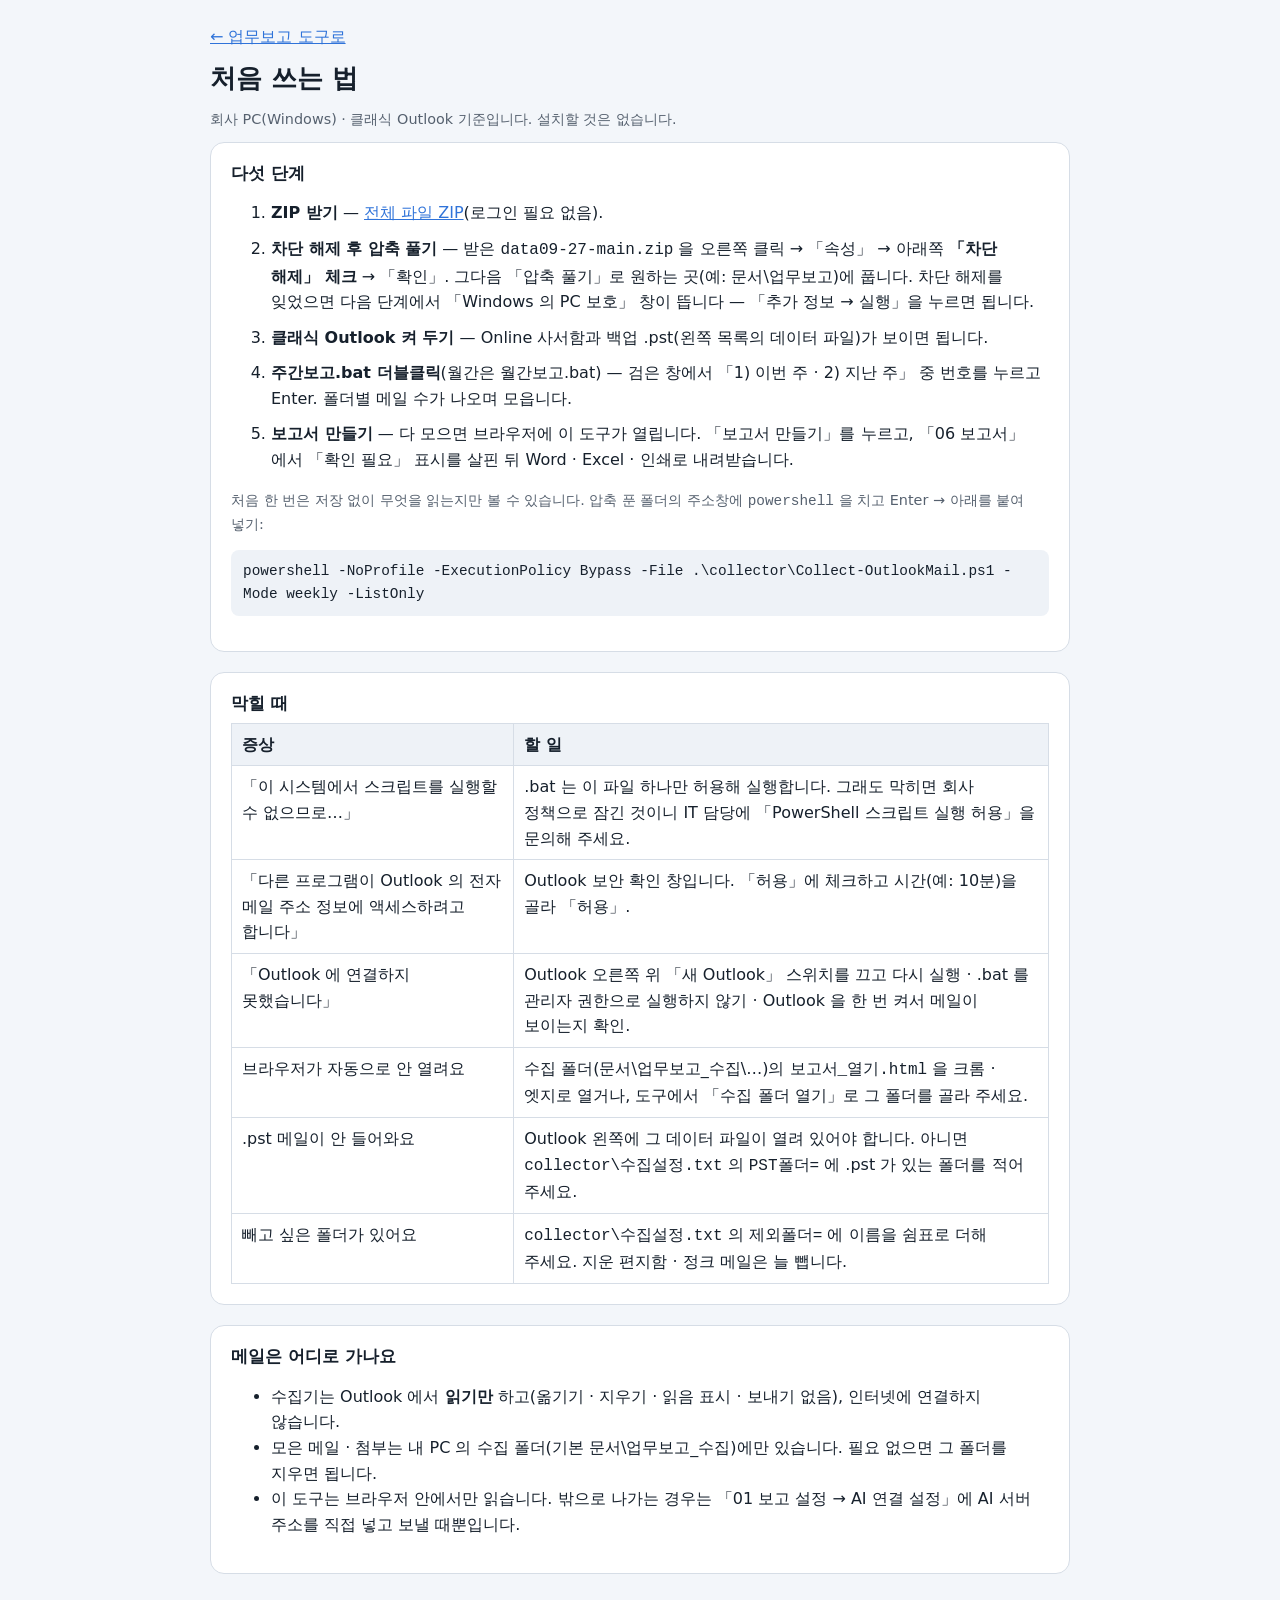
==== guide.html @ 0776543c "1단계 개발 — 업무보고 자동생성 Agent(data09-10 과제 B 에서 분리한 자동화판) - 주간보고.bat · 월간보고.bat → 내 PC 수집기(PowerShell · 클" ====
<!doctype html>
<html lang="ko">
<head>
  <meta charset="utf-8">
  <meta name="viewport" content="width=device-width, initial-scale=1">
  <title>처음 쓰는 법 — 업무보고 Agent</title>
  <meta name="robots" content="noindex">
  <link rel="stylesheet" href="css/style.css">
  <style>
    .guide { max-width: calc(860px + 2 * var(--container-pad)); margin: 0 auto; padding: 24px var(--container-pad) 48px; }
    .guide ol > li { margin: 10px 0; }
    .guide pre { white-space: pre-wrap; overflow-wrap: anywhere; background: #eef2f7; padding: 10px 12px; border-radius: 8px; font-size: .9rem; }
    .guide table { border-collapse: collapse; width: 100%; }
    .guide th, .guide td { border: 1px solid var(--line); padding: 8px 10px; text-align: left; vertical-align: top; }
    .guide th { background: #eef2f7; }
  </style>
</head>
<body>
  <main class="guide">
    <p><a href="index.html#/make">← 업무보고 도구로</a></p>
    <h1>처음 쓰는 법</h1>
    <p class="note">회사 PC(Windows) · 클래식 Outlook 기준입니다. 설치할 것은 없습니다.</p>

    <section class="card">
      <h2>다섯 단계</h2>
      <ol>
        <li><strong>ZIP 받기</strong> — <a href="https://github.com/aebonlee/data09-27/archive/refs/heads/main.zip">전체 파일 ZIP</a>(로그인 필요 없음).</li>
        <li><strong>차단 해제 후 압축 풀기</strong> — 받은 <code>data09-27-main.zip</code> 을 오른쪽 클릭 → 「속성」 → 아래쪽 <strong>「차단 해제」 체크</strong> → 「확인」. 그다음 「압축 풀기」로 원하는 곳(예: 문서\업무보고)에 풉니다.
          차단 해제를 잊었으면 다음 단계에서 「Windows 의 PC 보호」 창이 뜹니다 — 「추가 정보 → 실행」을 누르면 됩니다.</li>
        <li><strong>클래식 Outlook 켜 두기</strong> — Online 사서함과 백업 .pst(왼쪽 목록의 데이터 파일)가 보이면 됩니다.</li>
        <li><strong>주간보고.bat 더블클릭</strong>(월간은 월간보고.bat) — 검은 창에서 「1) 이번 주 · 2) 지난 주」 중 번호를 누르고 Enter. 폴더별 메일 수가 나오며 모읍니다.</li>
        <li><strong>보고서 만들기</strong> — 다 모으면 브라우저에 이 도구가 열립니다. 「보고서 만들기」를 누르고, 「06 보고서」에서 「확인 필요」 표시를 살핀 뒤 Word · Excel · 인쇄로 내려받습니다.</li>
      </ol>
      <p class="note">처음 한 번은 저장 없이 무엇을 읽는지만 볼 수 있습니다. 압축 푼 폴더의 주소창에 <code>powershell</code> 을 치고 Enter → 아래를 붙여 넣기:</p>
      <pre>powershell -NoProfile -ExecutionPolicy Bypass -File .\collector\Collect-OutlookMail.ps1 -Mode weekly -ListOnly</pre>
    </section>

    <section class="card">
      <h2>막힐 때</h2>
      <table>
        <tr><th>증상</th><th>할 일</th></tr>
        <tr><td>「이 시스템에서 스크립트를 실행할 수 없으므로…」</td><td>.bat 는 이 파일 하나만 허용해 실행합니다. 그래도 막히면 회사 정책으로 잠긴 것이니 IT 담당에 「PowerShell 스크립트 실행 허용」을 문의해 주세요.</td></tr>
        <tr><td>「다른 프로그램이 Outlook 의 전자 메일 주소 정보에 액세스하려고 합니다」</td><td>Outlook 보안 확인 창입니다. 「허용」에 체크하고 시간(예: 10분)을 골라 「허용」.</td></tr>
        <tr><td>「Outlook 에 연결하지 못했습니다」</td><td>Outlook 오른쪽 위 「새 Outlook」 스위치를 끄고 다시 실행 · .bat 를 관리자 권한으로 실행하지 않기 · Outlook 을 한 번 켜서 메일이 보이는지 확인.</td></tr>
        <tr><td>브라우저가 자동으로 안 열려요</td><td>수집 폴더(문서\업무보고_수집\…)의 <code>보고서_열기.html</code> 을 크롬 · 엣지로 열거나, 도구에서 「수집 폴더 열기」로 그 폴더를 골라 주세요.</td></tr>
        <tr><td>.pst 메일이 안 들어와요</td><td>Outlook 왼쪽에 그 데이터 파일이 열려 있어야 합니다. 아니면 <code>collector\수집설정.txt</code> 의 <code>PST폴더=</code> 에 .pst 가 있는 폴더를 적어 주세요.</td></tr>
        <tr><td>빼고 싶은 폴더가 있어요</td><td><code>collector\수집설정.txt</code> 의 <code>제외폴더=</code> 에 이름을 쉼표로 더해 주세요. 지운 편지함 · 정크 메일은 늘 뺍니다.</td></tr>
      </table>
    </section>

    <section class="card">
      <h2>메일은 어디로 가나요</h2>
      <ul>
        <li>수집기는 Outlook 에서 <strong>읽기만</strong> 하고(옮기기 · 지우기 · 읽음 표시 · 보내기 없음), 인터넷에 연결하지 않습니다.</li>
        <li>모은 메일 · 첨부는 내 PC 의 수집 폴더(기본 문서\업무보고_수집)에만 있습니다. 필요 없으면 그 폴더를 지우면 됩니다.</li>
        <li>이 도구는 브라우저 안에서만 읽습니다. 밖으로 나가는 경우는 「01 보고 설정 → AI 연결 설정」에 AI 서버 주소를 직접 넣고 보낼 때뿐입니다.</li>
      </ul>
    </section>
  </main>
</body>
</html>
---- css/style.css ----
/* Design Benchmarking Agent — 1단계 화면 스타일
   화면 구성은 제출자 웹 프로토타입(짙은 남색 사이드바 + 밝은 본문 + 파란 강조)을 따릅니다.
   360px 까지 반응형, 좁은 화면에서는 사이드바가 위쪽 메뉴로 바뀝니다. */
:root {
  --container-pad: 16px;
  --bg: #f3f6fa;
  --surface: #ffffff;
  --text: #16202c;
  --muted: #56616f;
  --line: #d6dde6;
  --primary: #2f73d9;
  --primary-dark: #215cb4;
  --primary-soft: #e8f0fc;
  --on-primary: #ffffff;
  --side: #0f2544;
  --side-2: #183a66;
  --on-side: #e7eef8;
  --on-side-muted: #9fb2cc;
  --danger: #b3261e;
  --warn-bg: #fff4d6;
  --ok: #1b6e3a;
  --fact: #1b6e3a;
  --obs: #8a4b00;
  --radius: 10px;
}
@media (min-width: 640px) { :root { --container-pad: 24px; } }
@media (min-width: 1024px) { :root { --container-pad: 32px; } }

*, *::before, *::after { box-sizing: border-box; }
html { -webkit-text-size-adjust: 100%; }
body {
  margin: 0;
  background: var(--bg);
  color: var(--text);
  font-family: "Pretendard", "Apple SD Gothic Neo", "Malgun Gothic", "Noto Sans KR", system-ui, sans-serif;
  font-size: 16px;
  line-height: 1.6;
  word-break: keep-all;
  overflow-wrap: break-word;
}
button, input, select, textarea { font: inherit; color: inherit; }
input[type="file"] { max-width: 100%; }
img { max-width: 100%; display: block; }
h1, h2, h3 { line-height: 1.3; margin: 0 0 .5em; }
h1 { font-size: 1.6rem; }
h2 { font-size: 1.2rem; }
h3 { font-size: 1.05rem; }
p { margin: 0 0 .75em; }
a { color: var(--primary); }
.sr { position: absolute; width: 1px; height: 1px; overflow: hidden; clip: rect(0 0 0 0); white-space: nowrap; }
.skip { position: absolute; left: -999px; }
.skip:focus { left: 8px; top: 8px; background: #fff; padding: 8px; z-index: 50; }
[hidden] { display: none !important; }

/* ── 뼈대: 사이드바 + 본문 ─────────────────── */
.shell { display: grid; grid-template-columns: 250px minmax(0, 1fr); min-height: 100vh; }
.side { background: var(--side); color: var(--on-side); padding: 20px 12px; position: sticky; top: 0; height: 100vh; overflow-y: auto; }
.brand { display: flex; align-items: center; gap: 10px; text-decoration: none; color: var(--on-side); padding: 0 8px 18px; }
.brand-mark { font-weight: 800; font-size: 1.4rem; letter-spacing: .02em; }
.brand-text { display: flex; flex-direction: column; min-width: 0; }
.brand-name { font-weight: 800; font-size: 1.05rem; }
.brand-sub { font-size: .78rem; color: var(--on-side-muted); }
.nav { display: flex; flex-direction: column; gap: 4px; }
.nav a {
  display: grid; grid-template-columns: 28px minmax(0, 1fr); gap: 2px 8px; align-items: baseline;
  padding: 10px 12px; border-radius: var(--radius); color: var(--on-side); text-decoration: none;
}
.nav a .no { font-size: .78rem; color: var(--on-side-muted); }
.nav a .t { font-weight: 700; font-size: .95rem; }
.nav a .s { grid-column: 2; font-size: .78rem; color: var(--on-side-muted); }
.nav a:hover { background: rgba(255, 255, 255, .06); }
.nav a[aria-current="page"] { background: var(--side-2); }
.nav a[aria-current="page"] .no { color: #7fb0ff; }

.body { min-width: 0; display: flex; flex-direction: column; }
.topbar {
  display: flex; flex-wrap: wrap; align-items: center; gap: 8px 16px;
  padding: 12px var(--container-pad); background: var(--surface); border-bottom: 1px solid var(--line);
  position: sticky; top: 0; z-index: 10;
}
.scope-chip {
  display: inline-flex; flex-wrap: wrap; gap: 2px 8px; align-items: center; min-width: 0; max-width: 100%;
  padding: 6px 14px; border-radius: 16px; background: var(--primary-soft); border: 1px solid #c3d6f3;
  color: #17427e; font-weight: 700; font-size: .9rem; text-decoration: none;
}
.scope-chip .dim { font-weight: 500; color: var(--muted); }
.topbar-note { margin-left: auto; font-size: .85rem; color: var(--muted); }
.sample-banner { background: var(--warn-bg); border-bottom: 1px solid #e8cf85; color: #5a4400; font-size: .92rem; padding: 8px var(--container-pad); }
.main { padding: 24px var(--container-pad) 48px; width: 100%; max-width: calc(1280px + 2 * var(--container-pad)); }
.main:focus { outline: none; }
.site-footer { margin-top: auto; border-top: 1px solid var(--line); background: var(--surface); color: var(--muted); font-size: .85rem; padding: 14px var(--container-pad); }

@media (max-width: 1023px) {
  .shell { grid-template-columns: minmax(0, 1fr); }
  .side { position: static; height: auto; padding: 12px var(--container-pad); }
  .brand { padding: 0 0 10px; }
  .nav { flex-direction: row; flex-wrap: wrap; gap: 4px; }
  .nav a { display: inline-flex; gap: 6px; padding: 6px 10px; }
  .nav a .s { display: none; }
  .topbar { position: static; }
}

/* ── 공통 부품 ─────────────────────────── */
.stage { font-size: .8rem; font-weight: 800; color: var(--primary); letter-spacing: .04em; margin-bottom: 4px; }
.page-head { display: flex; flex-wrap: wrap; align-items: flex-end; gap: 8px 16px; margin-bottom: 18px; }
.page-head .titles { margin-right: auto; min-width: 0; }
.page-head h1 { margin: 0; }
.page-head .lead { color: var(--muted); margin: 4px 0 0; }
.card { background: var(--surface); border: 1px solid var(--line); border-radius: 14px; padding: 20px; margin-bottom: 20px; min-width: 0; }
.card > h2 { font-size: 1.05rem; }
.note { color: var(--muted); font-size: .9rem; }
.grid-2 { display: grid; grid-template-columns: repeat(2, minmax(0, 1fr)); gap: 20px; }
@media (max-width: 900px) { .grid-2 { grid-template-columns: minmax(0, 1fr); } }

.btn {
  display: inline-flex; align-items: center; justify-content: center; gap: 8px;
  min-height: 44px; padding: 8px 16px; border-radius: var(--radius);
  border: 1px solid var(--line); background: var(--surface); cursor: pointer; font-weight: 700; text-decoration: none; color: var(--text);
}
.btn:hover { border-color: var(--primary); }
.btn:disabled { opacity: .5; cursor: not-allowed; }
.btn-primary { background: var(--primary); color: var(--on-primary); border-color: var(--primary); }
.btn-primary:hover { background: var(--primary-dark); }
.btn-danger { color: var(--danger); border-color: var(--danger); }
.btn-sm { min-height: 36px; padding: 4px 12px; font-size: .9rem; }
.btn-big { min-height: 52px; font-size: 1.05rem; padding: 12px 28px; }
.btn-row { display: flex; flex-wrap: wrap; gap: 8px; }

/* 선택 칸(Scope Setup) */
.seg { display: flex; flex-wrap: wrap; gap: 8px; }
.opt-grid { display: grid; grid-template-columns: repeat(auto-fill, minmax(180px, 1fr)); gap: 10px; }
.opt {
  position: relative; display: flex; gap: 10px; align-items: flex-start; padding: 10px 12px; min-height: 52px;
  border: 1px solid var(--line); border-radius: var(--radius); background: var(--surface); cursor: pointer; min-width: 0;
}
.opt input { margin-top: 4px; flex: none; width: 18px; height: 18px; accent-color: var(--primary); }
.opt .t { font-weight: 700; display: block; }
.opt .s { font-size: .8rem; color: var(--muted); display: block; }
.opt:has(input:checked) { background: var(--primary-soft); border-color: #9dbdf0; }
.opt .avail { font-size: .78rem; color: var(--muted); }
.opt .avail.zero { color: var(--obs); }
.summary { display: grid; grid-template-columns: max-content minmax(0, 1fr); gap: 6px 16px; margin: 0; }
.summary dt { color: var(--muted); font-size: .9rem; }
.summary dd { margin: 0; font-weight: 700; min-width: 0; }
.scope-id { font-family: ui-monospace, Menlo, Consolas, monospace; font-size: 1.15rem; color: #17427e; }

/* 양식 */
.form-grid { display: grid; grid-template-columns: repeat(3, minmax(0, 1fr)); gap: 14px 18px; }
.form-grid .span-all { grid-column: 1 / -1; }
@media (max-width: 1100px) { .form-grid { grid-template-columns: repeat(2, minmax(0, 1fr)); } }
@media (max-width: 560px) { .form-grid { grid-template-columns: minmax(0, 1fr); } }
.field { display: flex; flex-direction: column; gap: 4px; min-width: 0; }
.field > span { font-weight: 700; font-size: .9rem; }
.field > span .req { color: var(--danger); margin-left: 4px; }
.field input, .field select, .field textarea {
  width: 100%; min-height: 44px; padding: 8px 10px; border: 1px solid var(--line); border-radius: var(--radius); background: var(--surface);
}
.field textarea { min-height: 80px; resize: vertical; }
.field .hint { font-size: .82rem; color: var(--muted); }
.field .err { color: var(--danger); font-size: .88rem; }
.field.invalid input, .field.invalid select, .field.invalid textarea { border-color: var(--danger); }
fieldset.block { border: 1px solid var(--line); border-radius: 14px; padding: 16px 18px 18px; margin: 0 0 18px; background: var(--surface); min-width: 0; }
fieldset.block legend { font-weight: 800; padding: 0 6px; }
.kind { display: inline-block; font-size: .75rem; font-weight: 800; padding: 1px 8px; border-radius: 999px; margin-left: 6px; vertical-align: middle; }
.kind.fact { background: #e3f3e8; color: var(--fact); }
.kind.obs { background: #fdf0dc; color: var(--obs); }
.kind.meta { background: #eef1f5; color: var(--muted); }
.submit-bar { display: flex; justify-content: flex-end; gap: 8px; flex-wrap: wrap; position: sticky; bottom: 0; background: var(--bg); padding: 12px 0; }

/* 이미지 목록(등록 화면) */
.media-list { display: grid; grid-template-columns: repeat(auto-fill, minmax(200px, 1fr)); gap: 12px; margin-top: 12px; }
.media-item { border: 1px solid var(--line); border-radius: var(--radius); padding: 8px; display: flex; flex-direction: column; gap: 6px; min-width: 0; background: #fafbfd; }
.media-item .thumb { aspect-ratio: 4 / 3; background: #e9eef4; border-radius: 6px; display: flex; align-items: center; justify-content: center; overflow: hidden; color: var(--muted); font-size: .85rem; text-align: center; padding: 6px; }
.media-item .thumb img { width: 100%; height: 100%; object-fit: contain; }
.media-item select, .media-item input { width: 100%; min-height: 38px; padding: 4px 8px; border: 1px solid var(--line); border-radius: 8px; background: #fff; }

/* 표 */
.table-wrap { overflow-x: auto; border: 1px solid var(--line); border-radius: var(--radius); background: var(--surface); }
table.list { width: 100%; border-collapse: collapse; font-size: .92rem; }
table.list th, table.list td { padding: 8px 10px; border-bottom: 1px solid var(--line); text-align: left; vertical-align: top; }
table.list th { background: #eef2f7; white-space: nowrap; }
table.list td.num, table.list th.num { text-align: right; white-space: nowrap; }
table.list td.zero { color: #a3adba; }
table.list tr.differs td { background: #fffaf0; }
table.list td.blk { color: var(--muted); font-size: .82rem; white-space: nowrap; }
.heat-1 { background: #eef4fd; } .heat-2 { background: #d9e7fb; } .heat-3 { background: #bcd4f7; }

/* 통계 타일 */
.tiles { display: grid; grid-template-columns: repeat(4, minmax(0, 1fr)); gap: 12px; margin-bottom: 20px; }
@media (max-width: 900px) { .tiles { grid-template-columns: repeat(2, minmax(0, 1fr)); } }
.tile { background: var(--surface); border: 1px solid var(--line); border-radius: 14px; padding: 14px 16px; min-width: 0; }
.tile .k { font-size: .85rem; color: var(--muted); }
.tile .v { font-size: 1.6rem; font-weight: 800; }

/* 갤러리 */
.filters { display: grid; grid-template-columns: repeat(auto-fit, minmax(150px, 1fr)); gap: 12px; align-items: end; }
.gallery { display: grid; grid-template-columns: repeat(auto-fill, minmax(230px, 1fr)); gap: 16px; }
.mcard { background: var(--surface); border: 1px solid var(--line); border-radius: 14px; overflow: hidden; display: flex; flex-direction: column; min-width: 0; }
.mcard.picked { border-color: var(--primary); box-shadow: 0 0 0 2px var(--primary-soft); }
.mcard .img { aspect-ratio: 4 / 3; background: #e9eef4; display: flex; align-items: center; justify-content: center; color: var(--muted); font-size: .9rem; }
.mcard .img img { width: 100%; height: 100%; object-fit: contain; }
.mcard .bd { padding: 12px 14px; display: flex; flex-direction: column; gap: 6px; flex: 1; }
.mcard .nm { font-weight: 800; }
.mcard .nm a { color: var(--text); text-decoration: none; }
.mcard .nm a:hover { color: var(--primary); }
.mcard .spec { font-size: .85rem; color: var(--muted); }
.mcard .ft { display: flex; flex-wrap: wrap; gap: 6px; padding: 0 14px 14px; }
.tags { display: flex; flex-wrap: wrap; gap: 6px; }
.tag { display: inline-block; padding: 2px 10px; border-radius: 999px; background: var(--primary-soft); color: #17427e; font-size: .78rem; font-weight: 700; }
.tag.muted { background: #eef1f5; color: var(--muted); }
.tag.warn { background: #fdecea; color: #7a1c14; }
.tag.ok { background: #e3f3e8; color: var(--ok); }

/* Side-by-Side */
.sbs { display: grid; gap: 12px; }
.sbs-row { display: grid; grid-template-columns: 120px repeat(var(--n), minmax(0, 1fr)); gap: 12px; align-items: start; }
.sbs-row .lab { font-weight: 800; font-size: .9rem; padding-top: 6px; }
.sbs-cell { background: var(--surface); border: 1px solid var(--line); border-radius: 10px; min-width: 0; overflow: hidden; }
.sbs-cell .img { aspect-ratio: 4 / 3; background: #e9eef4; display: flex; align-items: center; justify-content: center; color: var(--muted); font-size: .85rem; text-align: center; padding: 4px; }
.sbs-cell .img img { width: 100%; height: 100%; object-fit: contain; }
.sbs-cell .cap { padding: 6px 10px; font-weight: 700; font-size: .9rem; }
@media (max-width: 700px) {
  .sbs-row { grid-template-columns: repeat(2, minmax(0, 1fr)); }
  .sbs-row .lab { grid-column: 1 / -1; padding-top: 0; }
}

/* 상세 */
.detail-top { display: grid; grid-template-columns: minmax(0, 3fr) minmax(0, 2fr); gap: 20px; }
@media (max-width: 900px) { .detail-top { grid-template-columns: minmax(0, 1fr); } }
.viewer .main-img { aspect-ratio: 4 / 3; background: #e9eef4; border-radius: 10px; display: flex; align-items: center; justify-content: center; overflow: hidden; color: var(--muted); }
.viewer .main-img img { width: 100%; height: 100%; object-fit: contain; }
.thumbs { display: flex; flex-wrap: wrap; gap: 8px; margin-top: 10px; }
.thumbs button { border: 2px solid var(--line); border-radius: 8px; background: #fff; padding: 4px 8px; cursor: pointer; font-size: .82rem; font-weight: 700; min-height: 36px; }
.thumbs button[aria-pressed="true"] { border-color: var(--primary); color: var(--primary); }
dl.kvs { display: grid; grid-template-columns: max-content minmax(0, 1fr); gap: 4px 14px; margin: 0; font-size: .92rem; }
dl.kvs dt { color: var(--muted); }
dl.kvs dd { margin: 0; min-width: 0; }
.blocks { display: grid; grid-template-columns: repeat(2, minmax(0, 1fr)); gap: 16px; }
@media (max-width: 900px) { .blocks { grid-template-columns: minmax(0, 1fr); } }

/* 가져오기 */
.map-grid { display: grid; grid-template-columns: repeat(auto-fill, minmax(260px, 1fr)); gap: 10px 16px; }
.map-row { display: flex; flex-direction: column; gap: 4px; min-width: 0; border: 1px solid var(--line); border-radius: 10px; padding: 8px 10px; background: #fafbfd; }
.map-row .col { font-weight: 800; }
.map-row .ex { font-size: .8rem; color: var(--muted); overflow: hidden; text-overflow: ellipsis; white-space: nowrap; }
.map-row select { min-height: 38px; border: 1px solid var(--line); border-radius: 8px; padding: 4px 8px; background: #fff; width: 100%; }

.alert { padding: 10px 14px; border-radius: var(--radius); margin: 10px 0; }
.alert.warn { background: #fdecea; color: #7a1c14; }
.alert.info { background: #eaf1fa; color: #123a66; }
.empty { text-align: center; padding: 40px 16px; color: var(--muted); }

/* 대화상자·알림 */
.dialog { border: none; border-radius: 12px; padding: 0; width: min(640px, calc(100vw - 32px)); max-height: calc(100vh - 32px); }
.dialog::backdrop { background: rgba(0, 0, 0, .45); }
.dialog-body { padding: 20px; }
.dialog-actions { display: flex; justify-content: flex-end; gap: 8px; margin-top: 16px; flex-wrap: wrap; }
.toast { position: fixed; left: 50%; bottom: 24px; transform: translateX(-50%); background: #1b2430; color: #fff; padding: 12px 18px; border-radius: var(--radius); z-index: 100; max-width: calc(100vw - 32px); }
.toast.error { background: var(--danger); }

/* 인쇄: 비교표만 */
/* ── 2026-09-29 추가: 07 Insight · 08 Report · 09 피드백 · 10 운영 루프 ── */
table.list td.up { background: #e3f4e8; }
table.list td.down { background: #fde8e6; }
table.list tr.sum th, table.list tr.sum td { background: #eef2f7; font-weight: 700; }
table.list td.pre { white-space: pre-line; min-width: 200px; }
.sw-grid { display: grid; grid-template-columns: repeat(auto-fit, minmax(min(100%, 260px), 1fr)); gap: 12px; }
.sw-card { border: 1px solid var(--line); border-radius: var(--radius); padding: 12px 14px; min-width: 0; }
.sw-card h3 { margin: 0 0 6px; }
.sw-card ul { margin: 2px 0 8px; padding-left: 20px; }
.sw-k { font-weight: 800; font-size: .88rem; }
.sw-k.ok { color: var(--ok); }
.sw-k.bad { color: var(--danger); }
ol.loop { list-style: none; margin: 0; padding: 0; display: grid; gap: 8px; }
ol.loop li { display: flex; flex-wrap: wrap; align-items: center; justify-content: space-between; gap: 8px; border: 1px solid var(--line); border-radius: var(--radius); padding: 6px 10px; }
ol.loop li.done { background: #eef8f1; border-color: #b9dfc5; }
ol.loop li .opt { border: 0; padding: 0; min-height: 44px; flex: 1 1 220px; }
.nav a .s.badge-warn { color: #ffd98a; font-weight: 700; }
.rp-screen { padding: 24px; }
.rp-screen .rp-fb { margin-top: 8px; }

@media print {
  .side, .topbar, .site-footer, .sample-banner, .no-print, .toast { display: none !important; }
  .shell { display: block; }
  body { background: #fff; font-size: 11pt; }
  .main { padding: 0; max-width: none; }
  .card { border: none; padding: 0; }
  .table-wrap { overflow: visible; border: none; }
  table.list th, table.list td { padding: 4px 6px; }
  .print-only { display: block !important; }
  .sbs-row { break-inside: avoid; }
}
.print-only { display: none; }

/* ── 과제 전환 링크 (2026-09-29, 과제 B 추가) ── */
.side-switch {
  display: block; margin: 18px 4px 0; padding: 10px 12px; border: 1px solid var(--side-2); border-radius: var(--radius);
  color: var(--on-side); text-decoration: none; font-weight: 700; font-size: .9rem;
}
.side-switch:hover { background: rgba(255, 255, 255, .06); }
@media (max-width: 1023px) { .side-switch { display: inline-block; margin: 8px 0 0; padding: 6px 10px; } }

/* ── 과제 B · 업무보고 Agent ── */
.drop { display: flex; flex-wrap: wrap; align-items: center; gap: 10px 16px; padding: 22px; border: 2px dashed var(--line); border-radius: 14px; background: #fafbfd; margin-bottom: 12px; }
.drop.over { border-color: var(--primary); background: var(--primary-soft); }
.btn input[type="file"] { position: absolute; width: 1px; height: 1px; overflow: hidden; clip: rect(0 0 0 0); }
.btn { position: relative; }
.pj-rows { display: grid; gap: 10px; margin-bottom: 12px; }
.pj-row { display: grid; grid-template-columns: minmax(0, 1fr) minmax(0, 2fr) auto; gap: 10px; align-items: end; }
@media (max-width: 700px) { .pj-row { grid-template-columns: minmax(0, 1fr); } }
.nowrap { white-space: nowrap; }
.att { font-size: .82rem; color: var(--muted); }
a.evlink { display: inline-block; margin: 0 6px 2px 0; font-weight: 800; font-size: .85rem; }
table.list.items td { min-width: 90px; }
table.list.items td.wide { min-width: 260px; }
table.list.items select, table.list.items input[type="text"], table.list.items input[type="date"], table.list.items textarea {
  width: 100%; min-height: 36px; padding: 4px 6px; border: 1px solid var(--line); border-radius: 8px; background: #fff;
}
table.list.items textarea { resize: vertical; }
table.list tr.excluded td { opacity: .5; }
table.list tr.inferred textarea { font-style: italic; }
.mono { font-family: ui-monospace, Menlo, Consolas, monospace; font-size: .85rem; }
.steps { margin: 8px 0 12px; padding-left: 22px; }
.steps li { margin: 4px 0; }
pre.mail-body { white-space: pre-wrap; word-break: keep-all; overflow-wrap: break-word; font-family: inherit; background: #fafbfd; border: 1px solid var(--line); border-radius: var(--radius); padding: 12px 14px; margin: 0 0 10px; }
.paper { padding: 28px; }
.paper .rp h1 { font-size: 1.4rem; }
.paper .rp h2 { font-size: 1.1rem; }
.paper .rp a.ev { text-decoration: none; }
@media (max-width: 700px) {
  .paper { padding: 16px; }
  .paper .rp table { display: block; overflow-x: auto; } /* 좁은 화면에서는 표만 옆으로 밀어 봅니다 */
}
@media print {
  .task-b .paper { border: none; padding: 0; }
}

/* 2026-09-29 오후 늦게 — 평가 8기준 표 · AI 연결 설정 */
.blocks > .span-all { grid-column: 1 / -1; }
.eval-table th[scope="row"] { min-width: 220px; }
.eval-table td select { min-width: 84px; }
.eval-table td input { min-width: 220px; width: 100%; }
.ai-send { display: inline-flex; align-items: center; flex-wrap: wrap; gap: 4px; }

/* 2026-09-30 — 보고서 목적별 비중 · Radar Chart · 내 PC 에서 쓰기 */
.weight-grid { display: grid; grid-template-columns: repeat(auto-fit, minmax(min(100%, 150px), 1fr)); gap: 10px; margin: 8px 0; }
.weight-grid input { width: 100%; }
.wt-ok { color: var(--ok); }
.wt-bad { color: var(--danger); }
.radar-box { margin-top: 12px; }
.radar-fig { margin: 0; display: flex; flex-wrap: wrap; gap: 12px 20px; align-items: center; }
.radar-fig svg { flex: 1 1 320px; min-width: 0; height: auto; }
.radar-fig figcaption { flex: 1 1 200px; min-width: 0; }
.radar-legend { list-style: none; margin: 0; padding: 0; font-size: .92rem; }
.radar-legend li { margin: 3px 0; }
.radar-legend .muted { color: var(--muted); }
.radar-key { display: inline-block; width: 20px; border-top: 3px solid; margin-right: 8px; vertical-align: middle; }
.local-use ol { margin: 0 0 12px; padding-left: 22px; }
.local-use li { margin: 4px 0; }

/* ── data09-27: 02 메일 자동 수집 · 보고서 (한 화면) ── */
.step h2 { display: flex; align-items: center; gap: 10px; }
.step-no { display: inline-grid; place-items: center; width: 28px; height: 28px; border-radius: 50%; background: var(--primary); color: var(--on-primary); font-size: .95rem; flex: none; }
.seg.big .opt { flex: 1 1 220px; padding: 14px 16px; }
.seg.big .opt .t { font-size: 1.05rem; }
.inline-row { display: flex; flex-wrap: wrap; align-items: center; gap: 6px 8px; margin-top: 12px; }
.inline-row input[type="date"] { min-height: 36px; }
.btn-lg { min-height: 52px; padding: 10px 28px; font-size: 1.05rem; }
.btn[disabled] { opacity: .5; cursor: not-allowed; }
.tile .v.small { font-size: 1.15rem; white-space: nowrap; }
.tile .note { margin-top: 2px; font-size: .8rem; }
.warn-text { color: var(--obs); }
details.card > summary { cursor: pointer; list-style-position: inside; }
details.card[open] > summary { margin-bottom: 12px; }
.att-detail { border-top: 1px solid var(--line); padding: 8px 0; }
.att-detail > summary { cursor: pointer; overflow-wrap: anywhere; }
.att .tag { margin-left: 4px; }
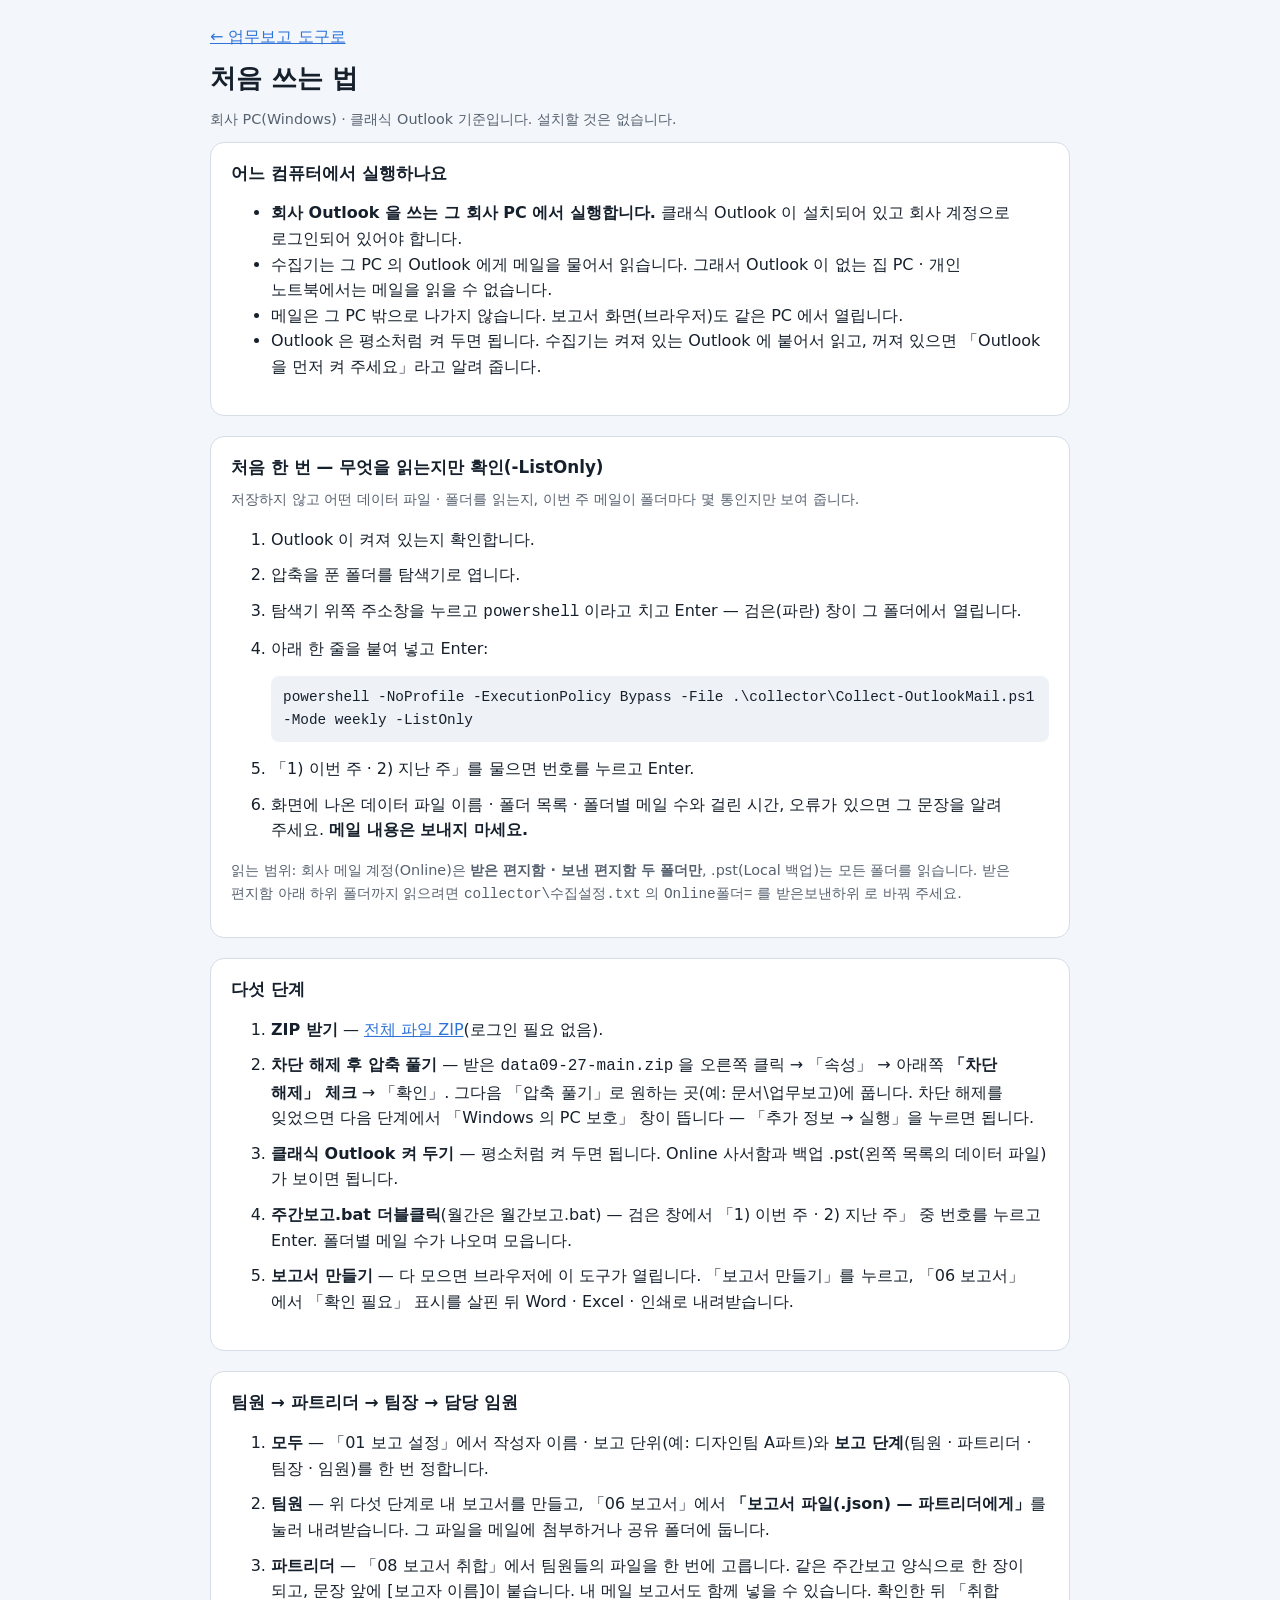
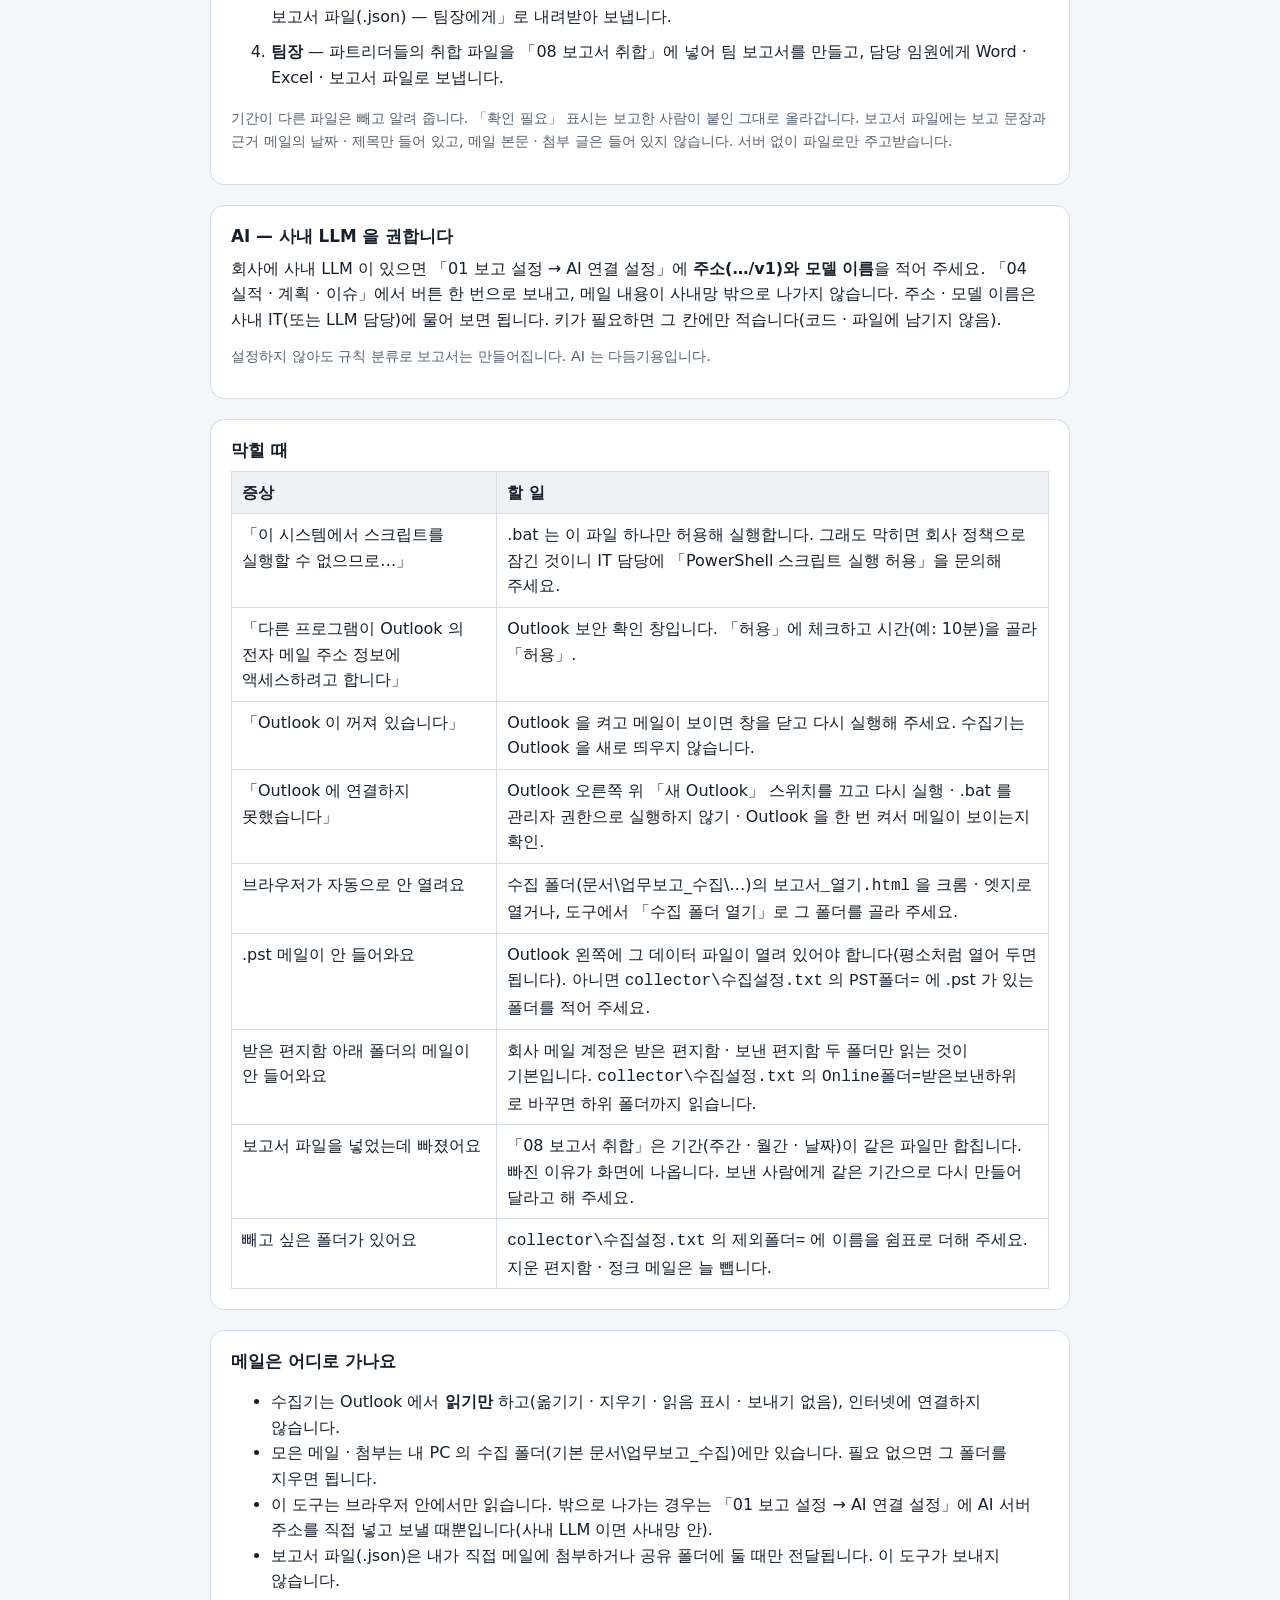
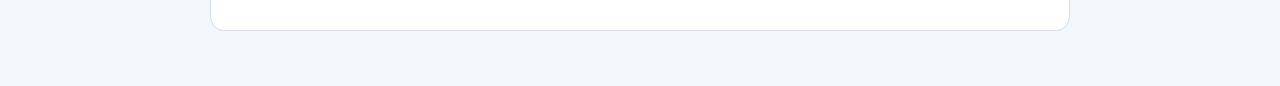
==== commit 9823a951: "확인 질문 답변 반영 — Online 받은·보낸만, 켜진 Outlook, 사내 LLM 권장, 보고 단계·보고서 취합 (기획서 v0.2) - 안내: 회사 Outlook PC 에서 실" ====
--- a/guide.html
+++ b/guide.html
@@ -22,17 +22,57 @@
     <p class="note">회사 PC(Windows) · 클래식 Outlook 기준입니다. 설치할 것은 없습니다.</p>
 
     <section class="card">
+      <h2>어느 컴퓨터에서 실행하나요</h2>
+      <ul>
+        <li><strong>회사 Outlook 을 쓰는 그 회사 PC 에서 실행합니다.</strong> 클래식 Outlook 이 설치되어 있고 회사 계정으로 로그인되어 있어야 합니다.</li>
+        <li>수집기는 그 PC 의 Outlook 에게 메일을 물어서 읽습니다. 그래서 Outlook 이 없는 집 PC · 개인 노트북에서는 메일을 읽을 수 없습니다.</li>
+        <li>메일은 그 PC 밖으로 나가지 않습니다. 보고서 화면(브라우저)도 같은 PC 에서 열립니다.</li>
+        <li>Outlook 은 평소처럼 켜 두면 됩니다. 수집기는 켜져 있는 Outlook 에 붙어서 읽고, 꺼져 있으면 「Outlook 을 먼저 켜 주세요」라고 알려 줍니다.</li>
+      </ul>
+    </section>
+
+    <section class="card">
+      <h2>처음 한 번 — 무엇을 읽는지만 확인(-ListOnly)</h2>
+      <p class="note">저장하지 않고 어떤 데이터 파일 · 폴더를 읽는지, 이번 주 메일이 폴더마다 몇 통인지만 보여 줍니다.</p>
+      <ol>
+        <li>Outlook 이 켜져 있는지 확인합니다.</li>
+        <li>압축을 푼 폴더를 탐색기로 엽니다.</li>
+        <li>탐색기 위쪽 주소창을 누르고 <code>powershell</code> 이라고 치고 Enter — 검은(파란) 창이 그 폴더에서 열립니다.</li>
+        <li>아래 한 줄을 붙여 넣고 Enter:
+          <pre>powershell -NoProfile -ExecutionPolicy Bypass -File .\collector\Collect-OutlookMail.ps1 -Mode weekly -ListOnly</pre></li>
+        <li>「1) 이번 주 · 2) 지난 주」를 물으면 번호를 누르고 Enter.</li>
+        <li>화면에 나온 데이터 파일 이름 · 폴더 목록 · 폴더별 메일 수와 걸린 시간, 오류가 있으면 그 문장을 알려 주세요. <strong>메일 내용은 보내지 마세요.</strong></li>
+      </ol>
+      <p class="note">읽는 범위: 회사 메일 계정(Online)은 <strong>받은 편지함 · 보낸 편지함 두 폴더만</strong>, .pst(Local 백업)는 모든 폴더를 읽습니다. 받은 편지함 아래 하위 폴더까지 읽으려면 <code>collector\수집설정.txt</code> 의 <code>Online폴더=</code> 를 <code>받은보낸하위</code> 로 바꿔 주세요.</p>
+    </section>
+
+    <section class="card">
       <h2>다섯 단계</h2>
       <ol>
         <li><strong>ZIP 받기</strong> — <a href="https://github.com/aebonlee/data09-27/archive/refs/heads/main.zip">전체 파일 ZIP</a>(로그인 필요 없음).</li>
         <li><strong>차단 해제 후 압축 풀기</strong> — 받은 <code>data09-27-main.zip</code> 을 오른쪽 클릭 → 「속성」 → 아래쪽 <strong>「차단 해제」 체크</strong> → 「확인」. 그다음 「압축 풀기」로 원하는 곳(예: 문서\업무보고)에 풉니다.
           차단 해제를 잊었으면 다음 단계에서 「Windows 의 PC 보호」 창이 뜹니다 — 「추가 정보 → 실행」을 누르면 됩니다.</li>
-        <li><strong>클래식 Outlook 켜 두기</strong> — Online 사서함과 백업 .pst(왼쪽 목록의 데이터 파일)가 보이면 됩니다.</li>
+        <li><strong>클래식 Outlook 켜 두기</strong> — 평소처럼 켜 두면 됩니다. Online 사서함과 백업 .pst(왼쪽 목록의 데이터 파일)가 보이면 됩니다.</li>
         <li><strong>주간보고.bat 더블클릭</strong>(월간은 월간보고.bat) — 검은 창에서 「1) 이번 주 · 2) 지난 주」 중 번호를 누르고 Enter. 폴더별 메일 수가 나오며 모읍니다.</li>
         <li><strong>보고서 만들기</strong> — 다 모으면 브라우저에 이 도구가 열립니다. 「보고서 만들기」를 누르고, 「06 보고서」에서 「확인 필요」 표시를 살핀 뒤 Word · Excel · 인쇄로 내려받습니다.</li>
       </ol>
-      <p class="note">처음 한 번은 저장 없이 무엇을 읽는지만 볼 수 있습니다. 압축 푼 폴더의 주소창에 <code>powershell</code> 을 치고 Enter → 아래를 붙여 넣기:</p>
-      <pre>powershell -NoProfile -ExecutionPolicy Bypass -File .\collector\Collect-OutlookMail.ps1 -Mode weekly -ListOnly</pre>
+    </section>
+
+    <section class="card">
+      <h2>팀원 → 파트리더 → 팀장 → 담당 임원</h2>
+      <ol>
+        <li><strong>모두</strong> — 「01 보고 설정」에서 작성자 이름 · 보고 단위(예: 디자인팀 A파트)와 <strong>보고 단계</strong>(팀원 · 파트리더 · 팀장 · 임원)를 한 번 정합니다.</li>
+        <li><strong>팀원</strong> — 위 다섯 단계로 내 보고서를 만들고, 「06 보고서」에서 <strong>「보고서 파일(.json) — 파트리더에게」</strong>를 눌러 내려받습니다. 그 파일을 메일에 첨부하거나 공유 폴더에 둡니다.</li>
+        <li><strong>파트리더</strong> — 「08 보고서 취합」에서 팀원들의 파일을 한 번에 고릅니다. 같은 주간보고 양식으로 한 장이 되고, 문장 앞에 [보고자 이름]이 붙습니다. 내 메일 보고서도 함께 넣을 수 있습니다. 확인한 뒤 「취합 보고서 파일(.json) — 팀장에게」로 내려받아 보냅니다.</li>
+        <li><strong>팀장</strong> — 파트리더들의 취합 파일을 「08 보고서 취합」에 넣어 팀 보고서를 만들고, 담당 임원에게 Word · Excel · 보고서 파일로 보냅니다.</li>
+      </ol>
+      <p class="note">기간이 다른 파일은 빼고 알려 줍니다. 「확인 필요」 표시는 보고한 사람이 붙인 그대로 올라갑니다. 보고서 파일에는 보고 문장과 근거 메일의 날짜 · 제목만 들어 있고, 메일 본문 · 첨부 글은 들어 있지 않습니다. 서버 없이 파일로만 주고받습니다.</p>
+    </section>
+
+    <section class="card">
+      <h2>AI — 사내 LLM 을 권합니다</h2>
+      <p>회사에 사내 LLM 이 있으면 「01 보고 설정 → AI 연결 설정」에 <strong>주소(…/v1)와 모델 이름</strong>을 적어 주세요. 「04 실적 · 계획 · 이슈」에서 버튼 한 번으로 보내고, 메일 내용이 사내망 밖으로 나가지 않습니다. 주소 · 모델 이름은 사내 IT(또는 LLM 담당)에 물어 보면 됩니다. 키가 필요하면 그 칸에만 적습니다(코드 · 파일에 남기지 않음).</p>
+      <p class="note">설정하지 않아도 규칙 분류로 보고서는 만들어집니다. AI 는 다듬기용입니다.</p>
     </section>
 
     <section class="card">
@@ -41,9 +81,12 @@
         <tr><th>증상</th><th>할 일</th></tr>
         <tr><td>「이 시스템에서 스크립트를 실행할 수 없으므로…」</td><td>.bat 는 이 파일 하나만 허용해 실행합니다. 그래도 막히면 회사 정책으로 잠긴 것이니 IT 담당에 「PowerShell 스크립트 실행 허용」을 문의해 주세요.</td></tr>
         <tr><td>「다른 프로그램이 Outlook 의 전자 메일 주소 정보에 액세스하려고 합니다」</td><td>Outlook 보안 확인 창입니다. 「허용」에 체크하고 시간(예: 10분)을 골라 「허용」.</td></tr>
+        <tr><td>「Outlook 이 꺼져 있습니다」</td><td>Outlook 을 켜고 메일이 보이면 창을 닫고 다시 실행해 주세요. 수집기는 Outlook 을 새로 띄우지 않습니다.</td></tr>
         <tr><td>「Outlook 에 연결하지 못했습니다」</td><td>Outlook 오른쪽 위 「새 Outlook」 스위치를 끄고 다시 실행 · .bat 를 관리자 권한으로 실행하지 않기 · Outlook 을 한 번 켜서 메일이 보이는지 확인.</td></tr>
         <tr><td>브라우저가 자동으로 안 열려요</td><td>수집 폴더(문서\업무보고_수집\…)의 <code>보고서_열기.html</code> 을 크롬 · 엣지로 열거나, 도구에서 「수집 폴더 열기」로 그 폴더를 골라 주세요.</td></tr>
-        <tr><td>.pst 메일이 안 들어와요</td><td>Outlook 왼쪽에 그 데이터 파일이 열려 있어야 합니다. 아니면 <code>collector\수집설정.txt</code> 의 <code>PST폴더=</code> 에 .pst 가 있는 폴더를 적어 주세요.</td></tr>
+        <tr><td>.pst 메일이 안 들어와요</td><td>Outlook 왼쪽에 그 데이터 파일이 열려 있어야 합니다(평소처럼 열어 두면 됩니다). 아니면 <code>collector\수집설정.txt</code> 의 <code>PST폴더=</code> 에 .pst 가 있는 폴더를 적어 주세요.</td></tr>
+        <tr><td>받은 편지함 아래 폴더의 메일이 안 들어와요</td><td>회사 메일 계정은 받은 편지함 · 보낸 편지함 두 폴더만 읽는 것이 기본입니다. <code>collector\수집설정.txt</code> 의 <code>Online폴더=받은보낸하위</code> 로 바꾸면 하위 폴더까지 읽습니다.</td></tr>
+        <tr><td>보고서 파일을 넣었는데 빠졌어요</td><td>「08 보고서 취합」은 기간(주간 · 월간 · 날짜)이 같은 파일만 합칩니다. 빠진 이유가 화면에 나옵니다. 보낸 사람에게 같은 기간으로 다시 만들어 달라고 해 주세요.</td></tr>
         <tr><td>빼고 싶은 폴더가 있어요</td><td><code>collector\수집설정.txt</code> 의 <code>제외폴더=</code> 에 이름을 쉼표로 더해 주세요. 지운 편지함 · 정크 메일은 늘 뺍니다.</td></tr>
       </table>
     </section>
@@ -53,7 +96,8 @@
       <ul>
         <li>수집기는 Outlook 에서 <strong>읽기만</strong> 하고(옮기기 · 지우기 · 읽음 표시 · 보내기 없음), 인터넷에 연결하지 않습니다.</li>
         <li>모은 메일 · 첨부는 내 PC 의 수집 폴더(기본 문서\업무보고_수집)에만 있습니다. 필요 없으면 그 폴더를 지우면 됩니다.</li>
-        <li>이 도구는 브라우저 안에서만 읽습니다. 밖으로 나가는 경우는 「01 보고 설정 → AI 연결 설정」에 AI 서버 주소를 직접 넣고 보낼 때뿐입니다.</li>
+        <li>이 도구는 브라우저 안에서만 읽습니다. 밖으로 나가는 경우는 「01 보고 설정 → AI 연결 설정」에 AI 서버 주소를 직접 넣고 보낼 때뿐입니다(사내 LLM 이면 사내망 안).</li>
+        <li>보고서 파일(.json)은 내가 직접 메일에 첨부하거나 공유 폴더에 둘 때만 전달됩니다. 이 도구가 보내지 않습니다.</li>
       </ul>
     </section>
   </main>
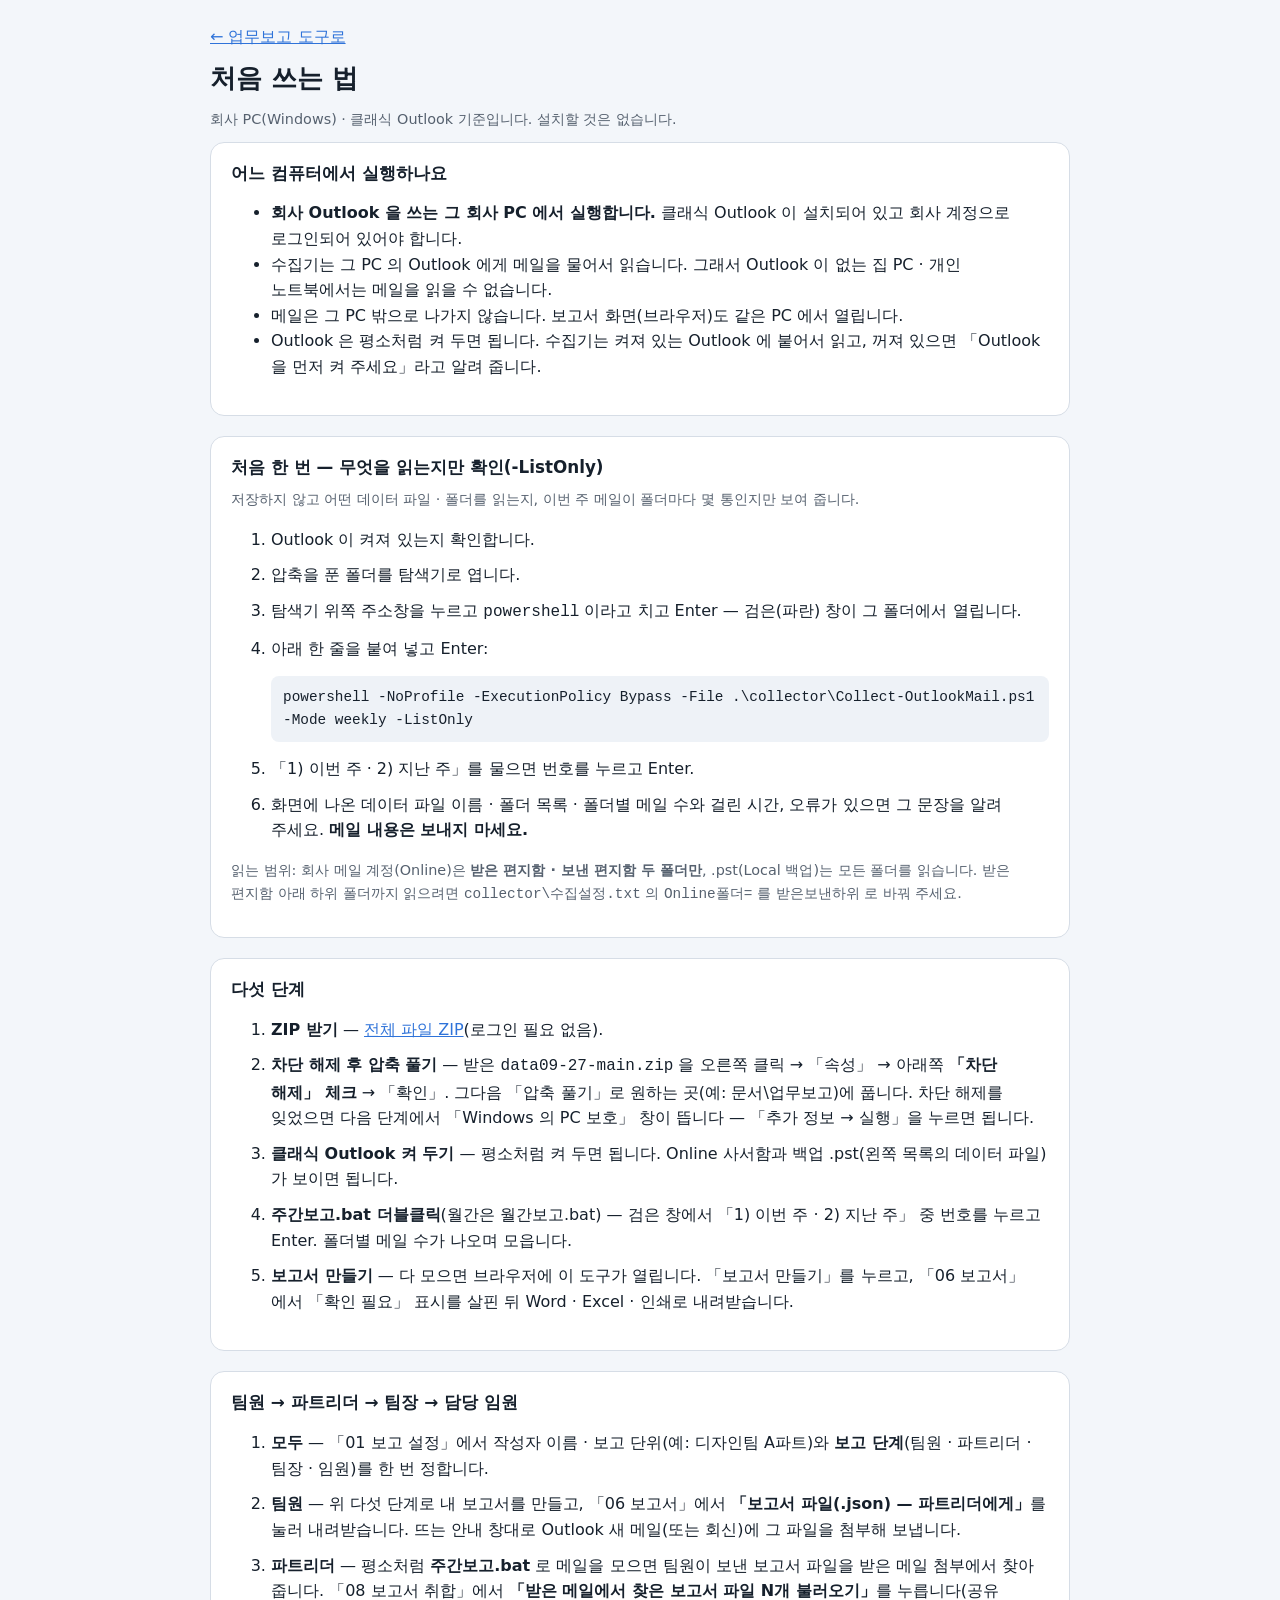
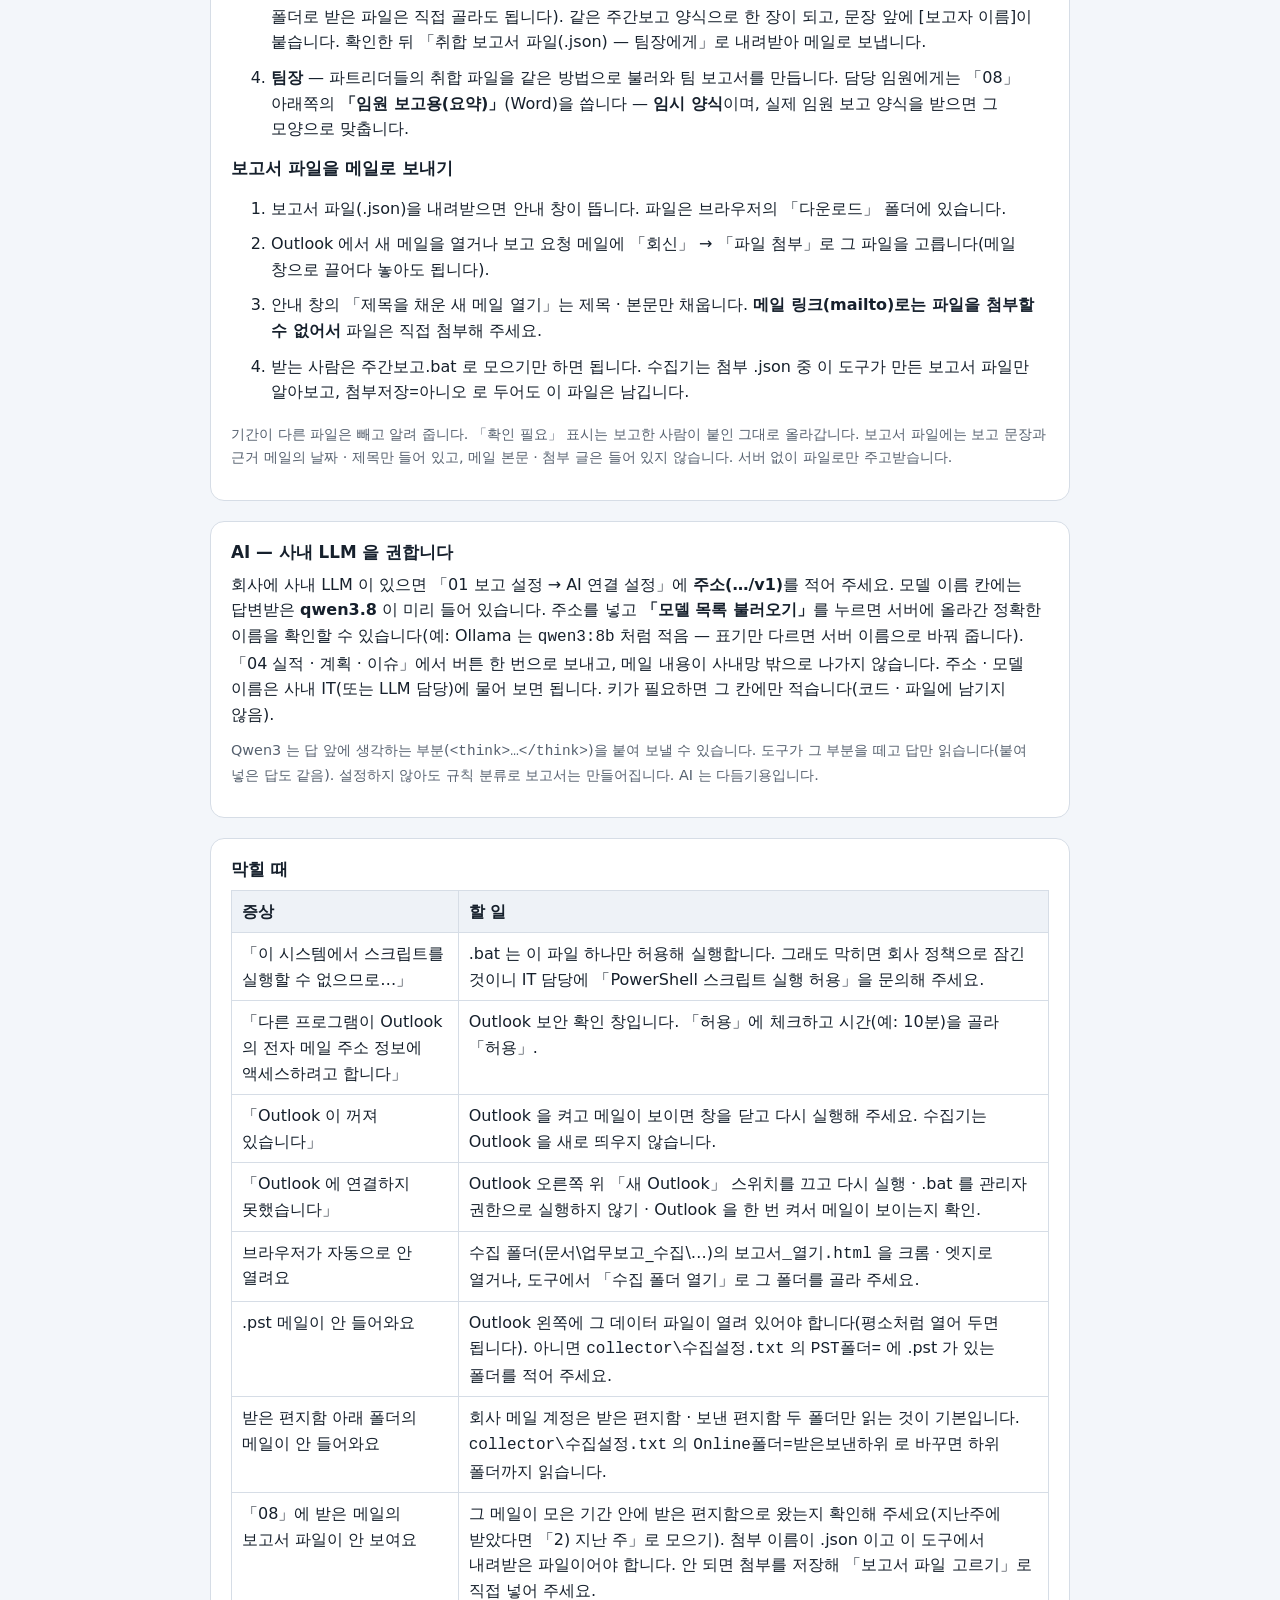
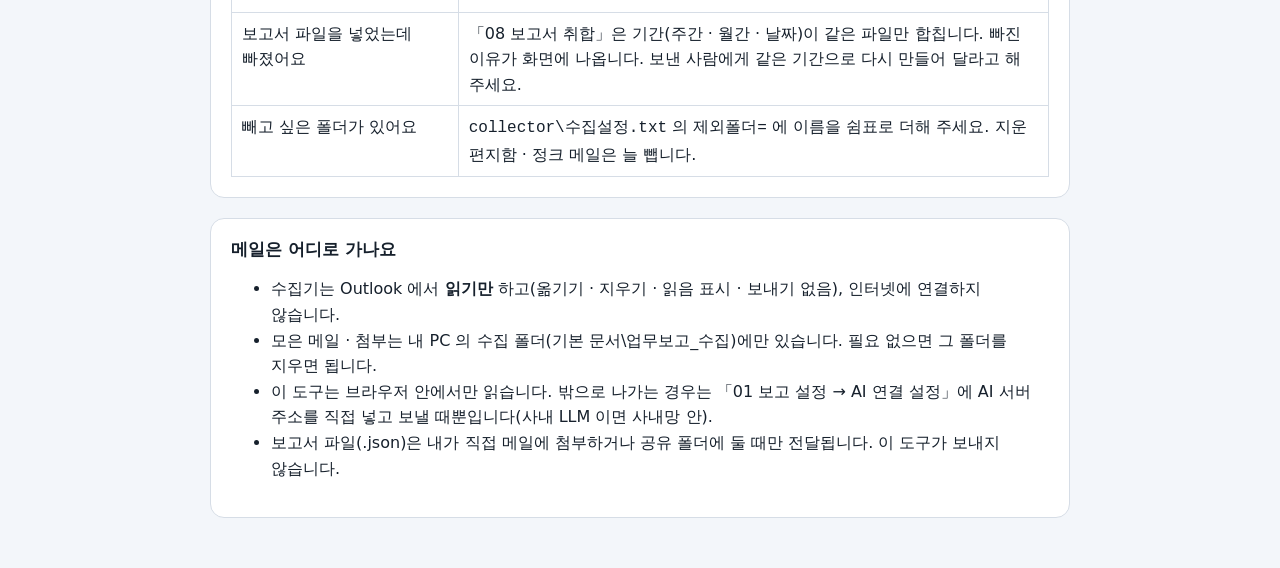
==== commit 74fe74ca: "두 번째 답변 반영 — 사내 LLM qwen3.8, 보고서 파일 메일로 주고받기, 임원 보고용 임시 양식 (기획서 v0.3) - AI: 모델 칸 기본값 qwen3.8(주소는 비움)" ====
--- a/guide.html
+++ b/guide.html
@@ -62,17 +62,24 @@
       <h2>팀원 → 파트리더 → 팀장 → 담당 임원</h2>
       <ol>
         <li><strong>모두</strong> — 「01 보고 설정」에서 작성자 이름 · 보고 단위(예: 디자인팀 A파트)와 <strong>보고 단계</strong>(팀원 · 파트리더 · 팀장 · 임원)를 한 번 정합니다.</li>
-        <li><strong>팀원</strong> — 위 다섯 단계로 내 보고서를 만들고, 「06 보고서」에서 <strong>「보고서 파일(.json) — 파트리더에게」</strong>를 눌러 내려받습니다. 그 파일을 메일에 첨부하거나 공유 폴더에 둡니다.</li>
-        <li><strong>파트리더</strong> — 「08 보고서 취합」에서 팀원들의 파일을 한 번에 고릅니다. 같은 주간보고 양식으로 한 장이 되고, 문장 앞에 [보고자 이름]이 붙습니다. 내 메일 보고서도 함께 넣을 수 있습니다. 확인한 뒤 「취합 보고서 파일(.json) — 팀장에게」로 내려받아 보냅니다.</li>
-        <li><strong>팀장</strong> — 파트리더들의 취합 파일을 「08 보고서 취합」에 넣어 팀 보고서를 만들고, 담당 임원에게 Word · Excel · 보고서 파일로 보냅니다.</li>
+        <li><strong>팀원</strong> — 위 다섯 단계로 내 보고서를 만들고, 「06 보고서」에서 <strong>「보고서 파일(.json) — 파트리더에게」</strong>를 눌러 내려받습니다. 뜨는 안내 창대로 Outlook 새 메일(또는 회신)에 그 파일을 첨부해 보냅니다.</li>
+        <li><strong>파트리더</strong> — 평소처럼 <strong>주간보고.bat</strong> 로 메일을 모으면 팀원이 보낸 보고서 파일을 받은 메일 첨부에서 찾아 줍니다. 「08 보고서 취합」에서 <strong>「받은 메일에서 찾은 보고서 파일 N개 불러오기」</strong>를 누릅니다(공유 폴더로 받은 파일은 직접 골라도 됩니다). 같은 주간보고 양식으로 한 장이 되고, 문장 앞에 [보고자 이름]이 붙습니다. 확인한 뒤 「취합 보고서 파일(.json) — 팀장에게」로 내려받아 메일로 보냅니다.</li>
+        <li><strong>팀장</strong> — 파트리더들의 취합 파일을 같은 방법으로 불러와 팀 보고서를 만듭니다. 담당 임원에게는 「08」 아래쪽의 <strong>「임원 보고용(요약)」</strong>(Word)을 씁니다 — <strong>임시 양식</strong>이며, 실제 임원 보고 양식을 받으면 그 모양으로 맞춥니다.</li>
+      </ol>
+      <h3>보고서 파일을 메일로 보내기</h3>
+      <ol>
+        <li>보고서 파일(.json)을 내려받으면 안내 창이 뜹니다. 파일은 브라우저의 「다운로드」 폴더에 있습니다.</li>
+        <li>Outlook 에서 새 메일을 열거나 보고 요청 메일에 「회신」 → 「파일 첨부」로 그 파일을 고릅니다(메일 창으로 끌어다 놓아도 됩니다).</li>
+        <li>안내 창의 「제목을 채운 새 메일 열기」는 제목 · 본문만 채웁니다. <strong>메일 링크(mailto)로는 파일을 첨부할 수 없어서</strong> 파일은 직접 첨부해 주세요.</li>
+        <li>받는 사람은 주간보고.bat 로 모으기만 하면 됩니다. 수집기는 첨부 .json 중 이 도구가 만든 보고서 파일만 알아보고, <code>첨부저장=아니오</code> 로 두어도 이 파일은 남깁니다.</li>
       </ol>
       <p class="note">기간이 다른 파일은 빼고 알려 줍니다. 「확인 필요」 표시는 보고한 사람이 붙인 그대로 올라갑니다. 보고서 파일에는 보고 문장과 근거 메일의 날짜 · 제목만 들어 있고, 메일 본문 · 첨부 글은 들어 있지 않습니다. 서버 없이 파일로만 주고받습니다.</p>
     </section>
 
     <section class="card">
       <h2>AI — 사내 LLM 을 권합니다</h2>
-      <p>회사에 사내 LLM 이 있으면 「01 보고 설정 → AI 연결 설정」에 <strong>주소(…/v1)와 모델 이름</strong>을 적어 주세요. 「04 실적 · 계획 · 이슈」에서 버튼 한 번으로 보내고, 메일 내용이 사내망 밖으로 나가지 않습니다. 주소 · 모델 이름은 사내 IT(또는 LLM 담당)에 물어 보면 됩니다. 키가 필요하면 그 칸에만 적습니다(코드 · 파일에 남기지 않음).</p>
-      <p class="note">설정하지 않아도 규칙 분류로 보고서는 만들어집니다. AI 는 다듬기용입니다.</p>
+      <p>회사에 사내 LLM 이 있으면 「01 보고 설정 → AI 연결 설정」에 <strong>주소(…/v1)</strong>를 적어 주세요. 모델 이름 칸에는 답변받은 <strong>qwen3.8</strong> 이 미리 들어 있습니다. 주소를 넣고 <strong>「모델 목록 불러오기」</strong>를 누르면 서버에 올라간 정확한 이름을 확인할 수 있습니다(예: Ollama 는 <code>qwen3:8b</code> 처럼 적음 — 표기만 다르면 서버 이름으로 바꿔 줍니다). 「04 실적 · 계획 · 이슈」에서 버튼 한 번으로 보내고, 메일 내용이 사내망 밖으로 나가지 않습니다. 주소 · 모델 이름은 사내 IT(또는 LLM 담당)에 물어 보면 됩니다. 키가 필요하면 그 칸에만 적습니다(코드 · 파일에 남기지 않음).</p>
+      <p class="note">Qwen3 는 답 앞에 생각하는 부분(<code>&lt;think&gt;…&lt;/think&gt;</code>)을 붙여 보낼 수 있습니다. 도구가 그 부분을 떼고 답만 읽습니다(붙여 넣은 답도 같음). 설정하지 않아도 규칙 분류로 보고서는 만들어집니다. AI 는 다듬기용입니다.</p>
     </section>
 
     <section class="card">
@@ -86,6 +93,7 @@
         <tr><td>브라우저가 자동으로 안 열려요</td><td>수집 폴더(문서\업무보고_수집\…)의 <code>보고서_열기.html</code> 을 크롬 · 엣지로 열거나, 도구에서 「수집 폴더 열기」로 그 폴더를 골라 주세요.</td></tr>
         <tr><td>.pst 메일이 안 들어와요</td><td>Outlook 왼쪽에 그 데이터 파일이 열려 있어야 합니다(평소처럼 열어 두면 됩니다). 아니면 <code>collector\수집설정.txt</code> 의 <code>PST폴더=</code> 에 .pst 가 있는 폴더를 적어 주세요.</td></tr>
         <tr><td>받은 편지함 아래 폴더의 메일이 안 들어와요</td><td>회사 메일 계정은 받은 편지함 · 보낸 편지함 두 폴더만 읽는 것이 기본입니다. <code>collector\수집설정.txt</code> 의 <code>Online폴더=받은보낸하위</code> 로 바꾸면 하위 폴더까지 읽습니다.</td></tr>
+        <tr><td>「08」에 받은 메일의 보고서 파일이 안 보여요</td><td>그 메일이 모은 기간 안에 받은 편지함으로 왔는지 확인해 주세요(지난주에 받았다면 「2) 지난 주」로 모으기). 첨부 이름이 .json 이고 이 도구에서 내려받은 파일이어야 합니다. 안 되면 첨부를 저장해 「보고서 파일 고르기」로 직접 넣어 주세요.</td></tr>
         <tr><td>보고서 파일을 넣었는데 빠졌어요</td><td>「08 보고서 취합」은 기간(주간 · 월간 · 날짜)이 같은 파일만 합칩니다. 빠진 이유가 화면에 나옵니다. 보낸 사람에게 같은 기간으로 다시 만들어 달라고 해 주세요.</td></tr>
         <tr><td>빼고 싶은 폴더가 있어요</td><td><code>collector\수집설정.txt</code> 의 <code>제외폴더=</code> 에 이름을 쉼표로 더해 주세요. 지운 편지함 · 정크 메일은 늘 뺍니다.</td></tr>
       </table>
--- a/css/style.css
+++ b/css/style.css
@@ -375,3 +375,9 @@
 .att-detail { border-top: 1px solid var(--line); padding: 8px 0; }
 .att-detail > summary { cursor: pointer; overflow-wrap: anywhere; }
 .att .tag { margin-left: 4px; }
+
+/* 2026-09-30 「메일로 송/수신」 — 받은 메일에서 찾은 보고서 파일 · 임원 보고용 요약 미리보기 */
+.found { border: 1px solid var(--line); border-radius: 12px; padding: 12px 14px; margin-bottom: 12px; background: #fafbfd; }
+.found h3 { margin: 0 0 8px; font-size: 1rem; }
+.found td .tag + .tag { margin-left: 4px; }
+.exec-preview { display: block; width: 100%; min-height: 520px; border: 1px solid var(--line); border-radius: 8px; background: #fff; margin-top: 8px; }
